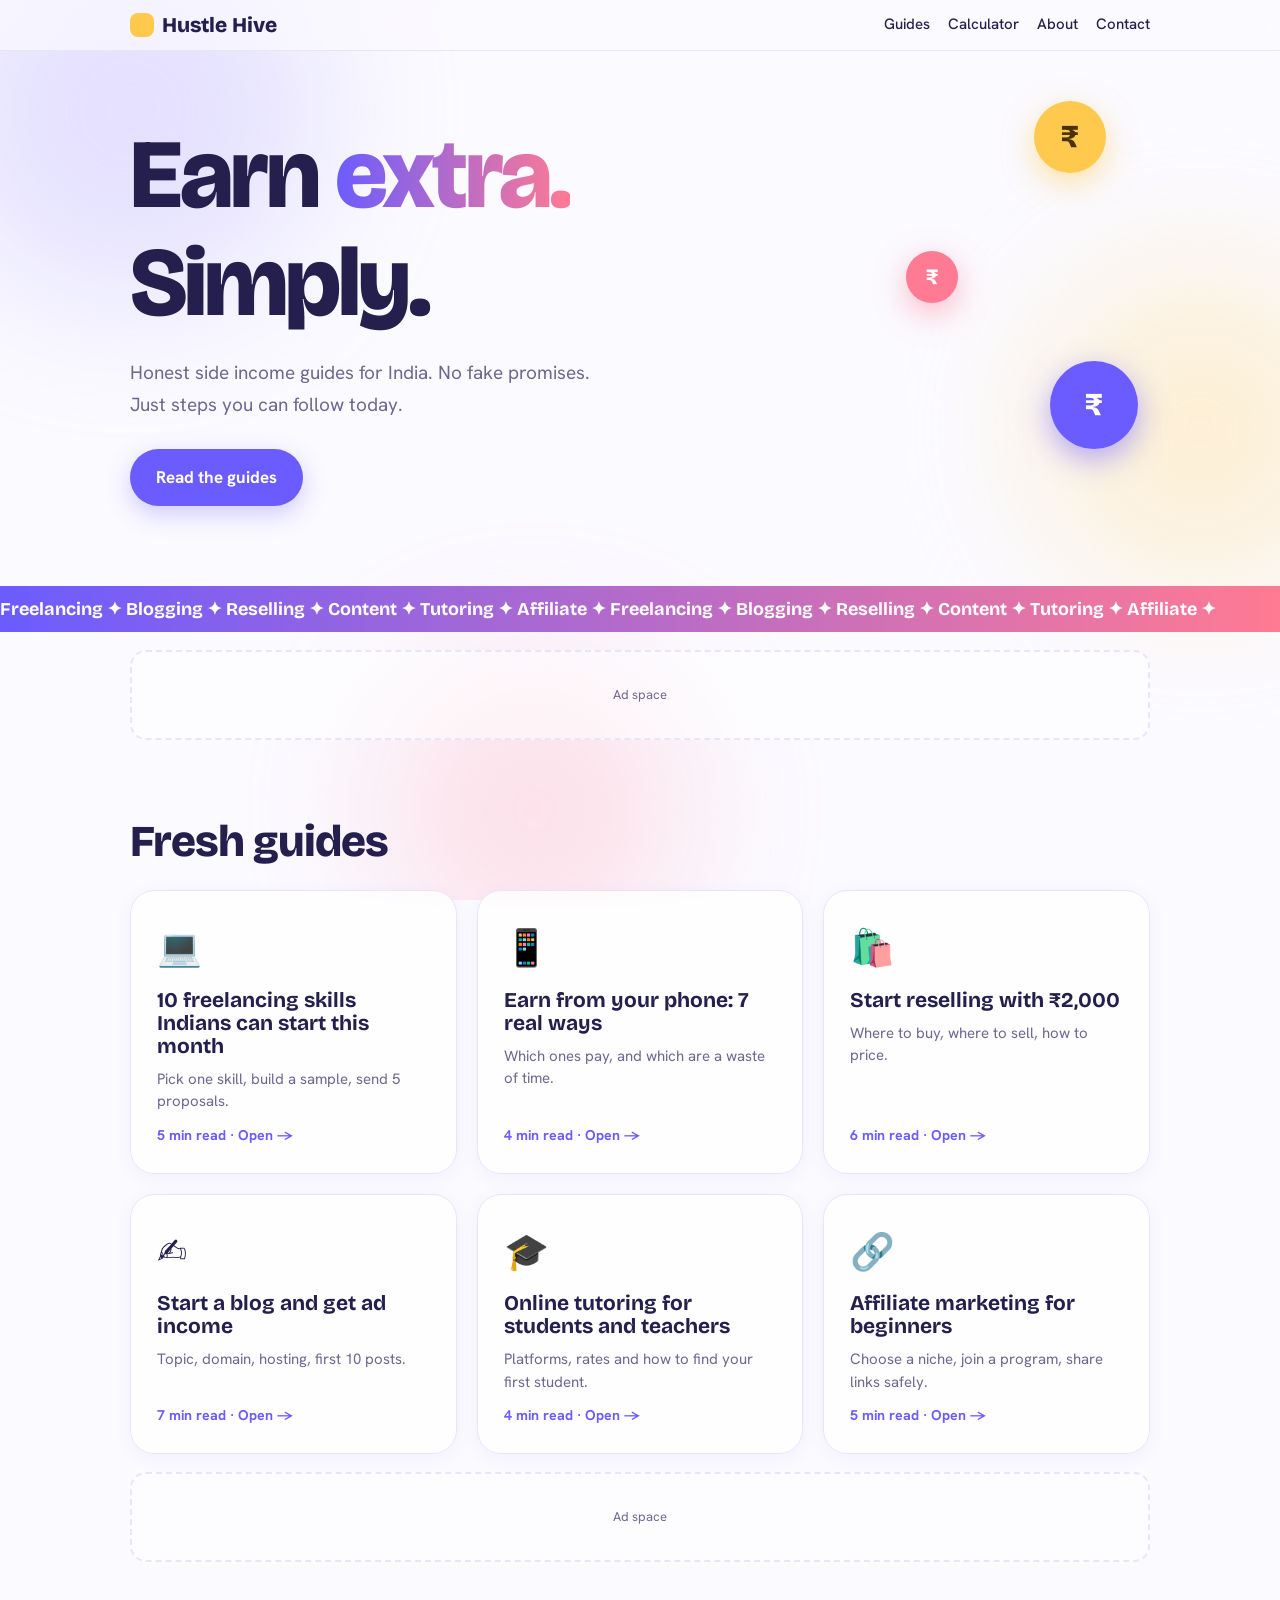
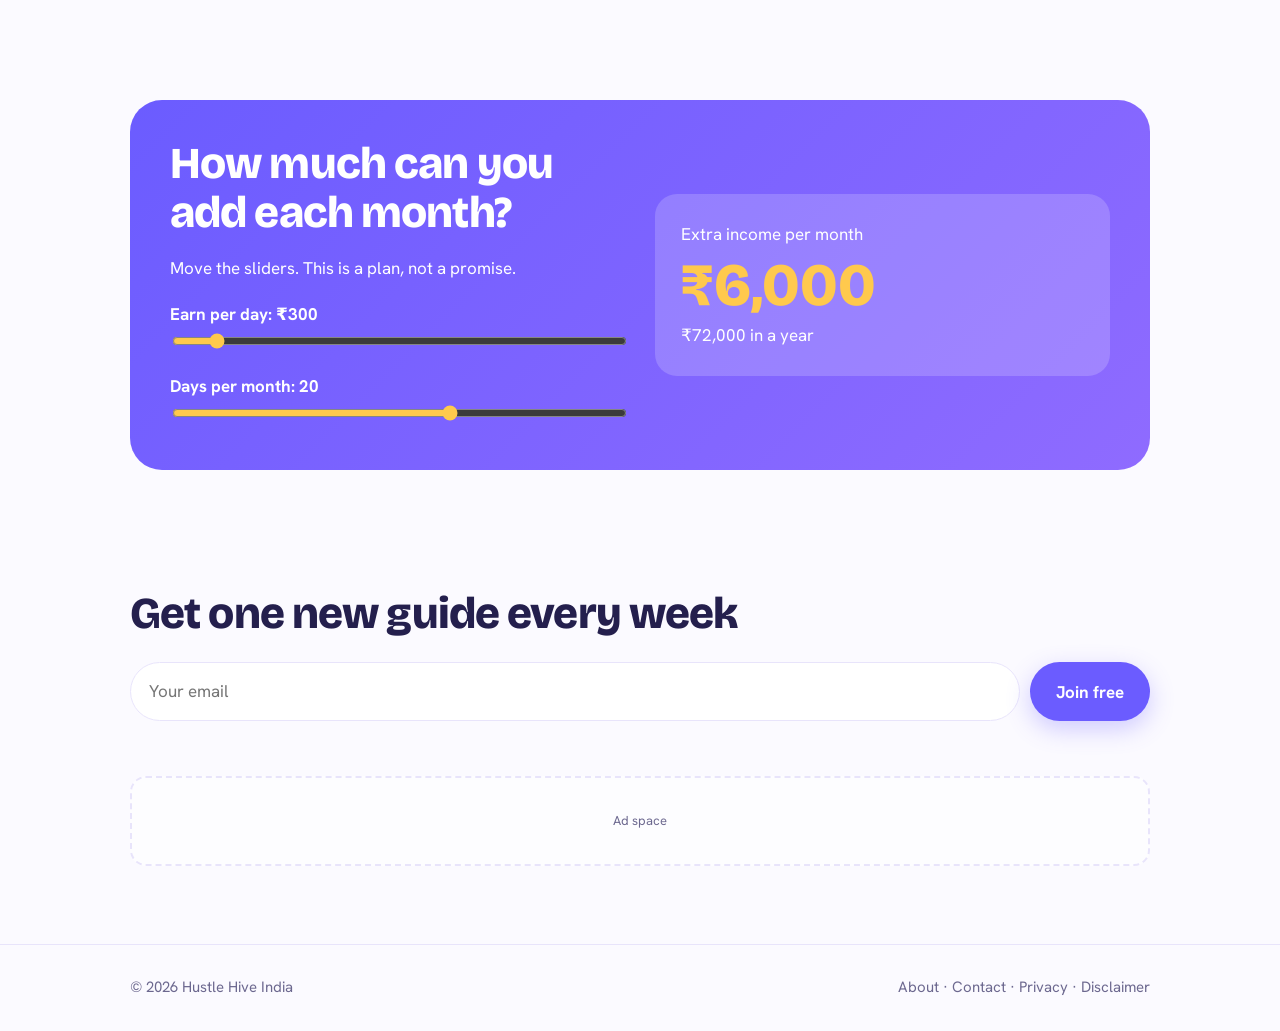
==== index.html @ d76a10fc "Add files via upload" ====
<!DOCTYPE html><html lang="en"><head><meta charset="utf-8"><meta name="viewport" content="width=device-width,initial-scale=1,viewport-fit=cover"><title>Hustle Hive India – Side income ideas for India</title><meta name="description" content="Simple, honest guides to side income, freelancing and online earning for Indians."><link rel="icon" href="data:image/svg+xml,%3Csvg xmlns='http://www.w3.org/2000/svg' viewBox='0 0 100 100'%3E%3Ctext y='.9em' font-size='90'%3E🪙%3C/text%3E%3C/svg%3E"><link href="https://fonts.googleapis.com/css2?family=Bricolage+Grotesque:wght@600;800&family=Hanken+Grotesk:wght@400;500;700&display=swap" rel="stylesheet"><link rel="stylesheet" href="style.css">
<!-- MONETAG: paste your site-wide Monetag script here (inside head) if they give you one -->
</head><body><div class="bg" aria-hidden="true"><i></i><i></i><i></i></div>
<header class="nav"><div class="w"><a class="logo" href="index.html"><b></b>Hustle Hive</a><nav><a href="index.html#posts">Guides</a><a href="index.html#calc">Calculator</a><a href="about.html">About</a><a href="contact.html">Contact</a></nav></div></header>
<main><div class="w hero"><h1><span>Earn</span> <span>extra.</span> <span>Simply.</span></h1><p>Honest side income guides for India. No fake promises. Just steps you can follow today.</p><a class="btn" href="#posts">Read the guides</a><div class="coin c1" aria-hidden="true">₹</div><div class="coin c2" aria-hidden="true">₹</div><div class="coin c3" aria-hidden="true">₹</div></div>
<div class="tape" aria-hidden="true"><div>Freelancing ✦ Blogging ✦ Reselling ✦ Content ✦ Tutoring ✦ Affiliate ✦ Freelancing ✦ Blogging ✦ Reselling ✦ Content ✦ Tutoring ✦ Affiliate ✦ </div></div>
<div class="w"><!-- AD SLOT 1: paste Monetag banner / zone code inside this box -->
<div class="ad" id="ad1">Ad space</div>
<section id="posts"><h2>Fresh guides</h2><div class="grid"><a class="post rv" href="freelancing-skills.html"><span class="e">💻</span><h3>10 freelancing skills Indians can start this month</h3><p>Pick one skill, build a sample, send 5 proposals.</p><small>5 min read · Open →</small></a><a class="post rv" href="earn-from-phone.html"><span class="e">📱</span><h3>Earn from your phone: 7 real ways</h3><p>Which ones pay, and which are a waste of time.</p><small>4 min read · Open →</small></a><a class="post rv" href="reselling-2000.html"><span class="e">🛍️</span><h3>Start reselling with ₹2,000</h3><p>Where to buy, where to sell, how to price.</p><small>6 min read · Open →</small></a><a class="post rv" href="start-a-blog.html"><span class="e">✍️</span><h3>Start a blog and get ad income</h3><p>Topic, domain, hosting, first 10 posts.</p><small>7 min read · Open →</small></a><a class="post rv" href="online-tutoring.html"><span class="e">🎓</span><h3>Online tutoring for students and teachers</h3><p>Platforms, rates and how to find your first student.</p><small>4 min read · Open →</small></a><a class="post rv" href="affiliate-marketing.html"><span class="e">🔗</span><h3>Affiliate marketing for beginners</h3><p>Choose a niche, join a program, share links safely.</p><small>5 min read · Open →</small></a></div><!-- AD SLOT 2: paste Monetag banner / zone code inside this box -->
<div class="ad" id="ad2">Ad space</div></section>
<section id="calc"><div class="calc rv"><div><h2>How much can you add each month?</h2><p>Move the sliders. This is a plan, not a promise.</p><label>Earn per day: ₹<span id="v1">300</span></label><input id="s1" type="range" min="50" max="3000" step="50" value="300" aria-label="Earn per day"><label>Days per month: <span id="v2">20</span></label><input id="s2" type="range" min="4" max="30" value="20" aria-label="Days per month"></div><div class="out"><p>Extra income per month</p><b id="tot">₹6,000</b><p id="yr">₹72,000 in a year</p></div></div></section>
<section><h2>Get one new guide every week</h2><form id="f"><input type="email" required placeholder="Your email" aria-label="Email"><button class="btn">Join free</button></form><div id="ok" role="status"></div><!-- AD SLOT 3: paste Monetag banner / zone code inside this box -->
<div class="ad" id="ad3">Ad space</div></section></div></main><footer><div class="w"><span>© 2026 Hustle Hive India</span><span><a href="about.html">About</a> · <a href="contact.html">Contact</a> · <a href="privacy.html">Privacy</a> · <a href="disclaimer.html">Disclaimer</a></span></div></footer><script src="app.js"></script></body></html>
---- style.css ----
:root{--bg:#fbfaff;--ink:#241f4d;--mut:#6c688f;--card:rgba(255,255,255,.75);--line:#e8e4fb;--a:#6b5cff;--b:#ffc94d;--c:#ff7a93;box-sizing:border-box;padding-top:env(safe-area-inset-top,0px);padding-bottom:env(safe-area-inset-bottom,0px)}
html{scroll-behavior:smooth;scroll-padding-top:80px}*,*:before,*:after{box-sizing:border-box}
body{margin:0;background:var(--bg);color:var(--ink);font:400 17px/1.7 'Hanken Grotesk',system-ui,sans-serif;overflow-x:hidden}
h1,h2,h3{font-family:'Bricolage Grotesque',system-ui,sans-serif;line-height:1.1;margin:0}a{color:inherit;text-decoration:none}
:focus-visible{outline:3px solid var(--b);outline-offset:3px}.w{max-width:1060px;margin:0 auto;padding:0 20px}
.bg{position:fixed;inset:0;z-index:-1;overflow:hidden}.bg i{position:absolute;border-radius:50%;filter:blur(70px);opacity:.45;animation:drift 18s ease-in-out infinite}
.bg i:nth-child(1){width:380px;height:380px;background:#c9c2ff;top:-80px;left:-60px}.bg i:nth-child(2){width:320px;height:320px;background:#ffe3a3;top:30%;right:-80px;animation-delay:-6s}.bg i:nth-child(3){width:300px;height:300px;background:#ffc2cf;bottom:-60px;left:30%;animation-delay:-11s}
@keyframes drift{50%{transform:translate(50px,40px) scale(1.1)}}
.nav{position:sticky;top:0;z-index:5;backdrop-filter:blur(14px);background:rgba(251,250,255,.7);border-bottom:1px solid var(--line);padding-top:env(safe-area-inset-top,0px)}
.nav .w{display:flex;justify-content:space-between;align-items:center;padding-top:12px;padding-bottom:12px}
.nav nav{display:flex;gap:18px;font-weight:500;font-size:15px}.nav nav a:hover{color:var(--a)}
.logo{font:800 21px 'Bricolage Grotesque';display:flex;gap:8px;align-items:center}.logo b{width:24px;height:24px;background:var(--b);border-radius:8px;display:inline-block;animation:spin 8s linear infinite}
@keyframes spin{to{transform:rotate(360deg)}}
.hero{position:relative;padding:70px 20px 80px;min-height:460px}.hero h1{font-size:clamp(44px,9vw,98px);font-weight:800;letter-spacing:-.03em;max-width:11ch}
.hero h1 span{display:inline-block;animation:rise .9s cubic-bezier(.2,.8,.2,1) both}.hero h1 span:nth-child(2){animation-delay:.12s;background:linear-gradient(90deg,var(--a),var(--c));-webkit-background-clip:text;background-clip:text;color:transparent}.hero h1 span:nth-child(3){animation-delay:.24s}
@keyframes rise{from{transform:translateY(60%) rotate(4deg);opacity:0}}
.hero p{max-width:42ch;color:var(--mut);font-size:19px;margin:20px 0 28px}
.btn{display:inline-block;background:var(--a);color:#fff;font-weight:700;padding:14px 26px;border-radius:99px;transition:transform .2s,box-shadow .2s;box-shadow:0 8px 24px rgba(107,92,255,.3)}.btn:hover{transform:translateY(-3px);box-shadow:0 14px 30px rgba(107,92,255,.4)}
.coin{position:absolute;right:6%;width:72px;height:72px;border-radius:50%;background:var(--b);color:#4a3200;font:800 32px/72px 'Bricolage Grotesque';text-align:center;box-shadow:0 10px 30px rgba(255,201,77,.5);animation:fl 5s ease-in-out infinite}
.c1{top:50px}.c2{top:200px;right:20%;width:52px;height:52px;line-height:52px;font-size:22px;background:var(--c);color:#fff;animation-delay:-2s;box-shadow:0 10px 30px rgba(255,122,147,.5)}.c3{top:310px;right:3%;width:88px;height:88px;line-height:88px;background:var(--a);color:#fff;animation-delay:-3.5s;box-shadow:0 10px 30px rgba(107,92,255,.5)}
@keyframes fl{50%{transform:translateY(-24px) rotate(12deg)}}@media(max-width:700px){.coin{opacity:.3}}
.tape{background:linear-gradient(90deg,var(--a),var(--c));color:#fff;overflow:hidden;white-space:nowrap;padding:12px 0;font:700 18px 'Bricolage Grotesque'}.tape div{display:inline-block;animation:tape 30s linear infinite}@keyframes tape{to{transform:translateX(-50%)}}
section{padding:60px 0}h2{font-size:clamp(28px,5vw,44px);font-weight:800;margin-bottom:24px;letter-spacing:-.02em}
.grid{display:grid;grid-template-columns:repeat(auto-fill,minmax(290px,1fr));gap:20px}
.post{background:var(--card);backdrop-filter:blur(8px);border:1px solid var(--line);border-radius:24px;padding:26px;display:flex;flex-direction:column;gap:10px;transition:transform .25s,box-shadow .25s;box-shadow:0 4px 18px rgba(107,92,255,.06);cursor:pointer}
.post:hover{transform:translateY(-8px);box-shadow:0 18px 40px rgba(107,92,255,.18)}.post .e{font-size:36px}.post h3{font-size:21px}.post p{margin:0;color:var(--mut);font-size:15px;line-height:1.5}.post small{margin-top:auto;color:var(--a);font-weight:700}
.calc{background:linear-gradient(135deg,var(--a),#8f6bff);color:#fff;border-radius:32px;padding:40px;display:grid;gap:30px;grid-template-columns:1fr 1fr}@media(max-width:760px){.calc{grid-template-columns:1fr;padding:26px}}
.calc h2{margin:0 0 10px}.calc label{display:block;font-weight:700;margin-top:14px}.calc input{width:100%;accent-color:var(--b)}.out{background:rgba(255,255,255,.18);border-radius:22px;padding:26px;align-self:center}.out p{margin:0}.out b{display:block;font:800 clamp(38px,7vw,60px) 'Bricolage Grotesque';color:var(--b)}
.ad{border:2px dashed var(--line);border-radius:16px;min-height:90px;display:grid;place-items:center;color:var(--mut);font-size:13px;margin:18px 0;background:rgba(255,255,255,.5)}
form{display:flex;gap:10px;flex-wrap:wrap}form input{flex:1;min-width:220px;padding:14px 18px;border-radius:99px;border:1px solid var(--line);background:#fff;color:var(--ink);font:inherit}form button{border:0;cursor:pointer;font:700 17px 'Hanken Grotesk'}#ok{color:var(--a);font-weight:700;margin-top:10px;min-height:1.6em}
.art{max-width:760px;padding-top:40px;padding-bottom:50px}.art h1{font-size:clamp(32px,6vw,52px);font-weight:800;margin:10px 0}.art h2{font-size:26px;margin:34px 0 8px}.art p{margin:0 0 10px}.back{color:var(--a);font-weight:700}.big{font-size:56px;margin-top:20px}.meta{color:var(--mut)}.note{background:#fff;border:1px solid var(--line);border-radius:14px;padding:12px 16px;color:var(--mut);font-size:15px;margin-top:30px}
.more{display:grid;gap:10px}.more a{background:#fff;border:1px solid var(--line);border-radius:14px;padding:12px 16px;transition:.2s}.more a:hover{border-color:var(--a);transform:translateX(6px)}
footer{border-top:1px solid var(--line);padding:30px 0;color:var(--mut);font-size:15px}footer .w{display:flex;justify-content:space-between;flex-wrap:wrap;gap:12px}
.rv{opacity:0;transform:translateY(24px);transition:opacity .7s,transform .7s}.rv.in{opacity:1;transform:none}
@media(prefers-reduced-motion:reduce){*{animation:none!important;transition:none!important}.rv{opacity:1;transform:none}}
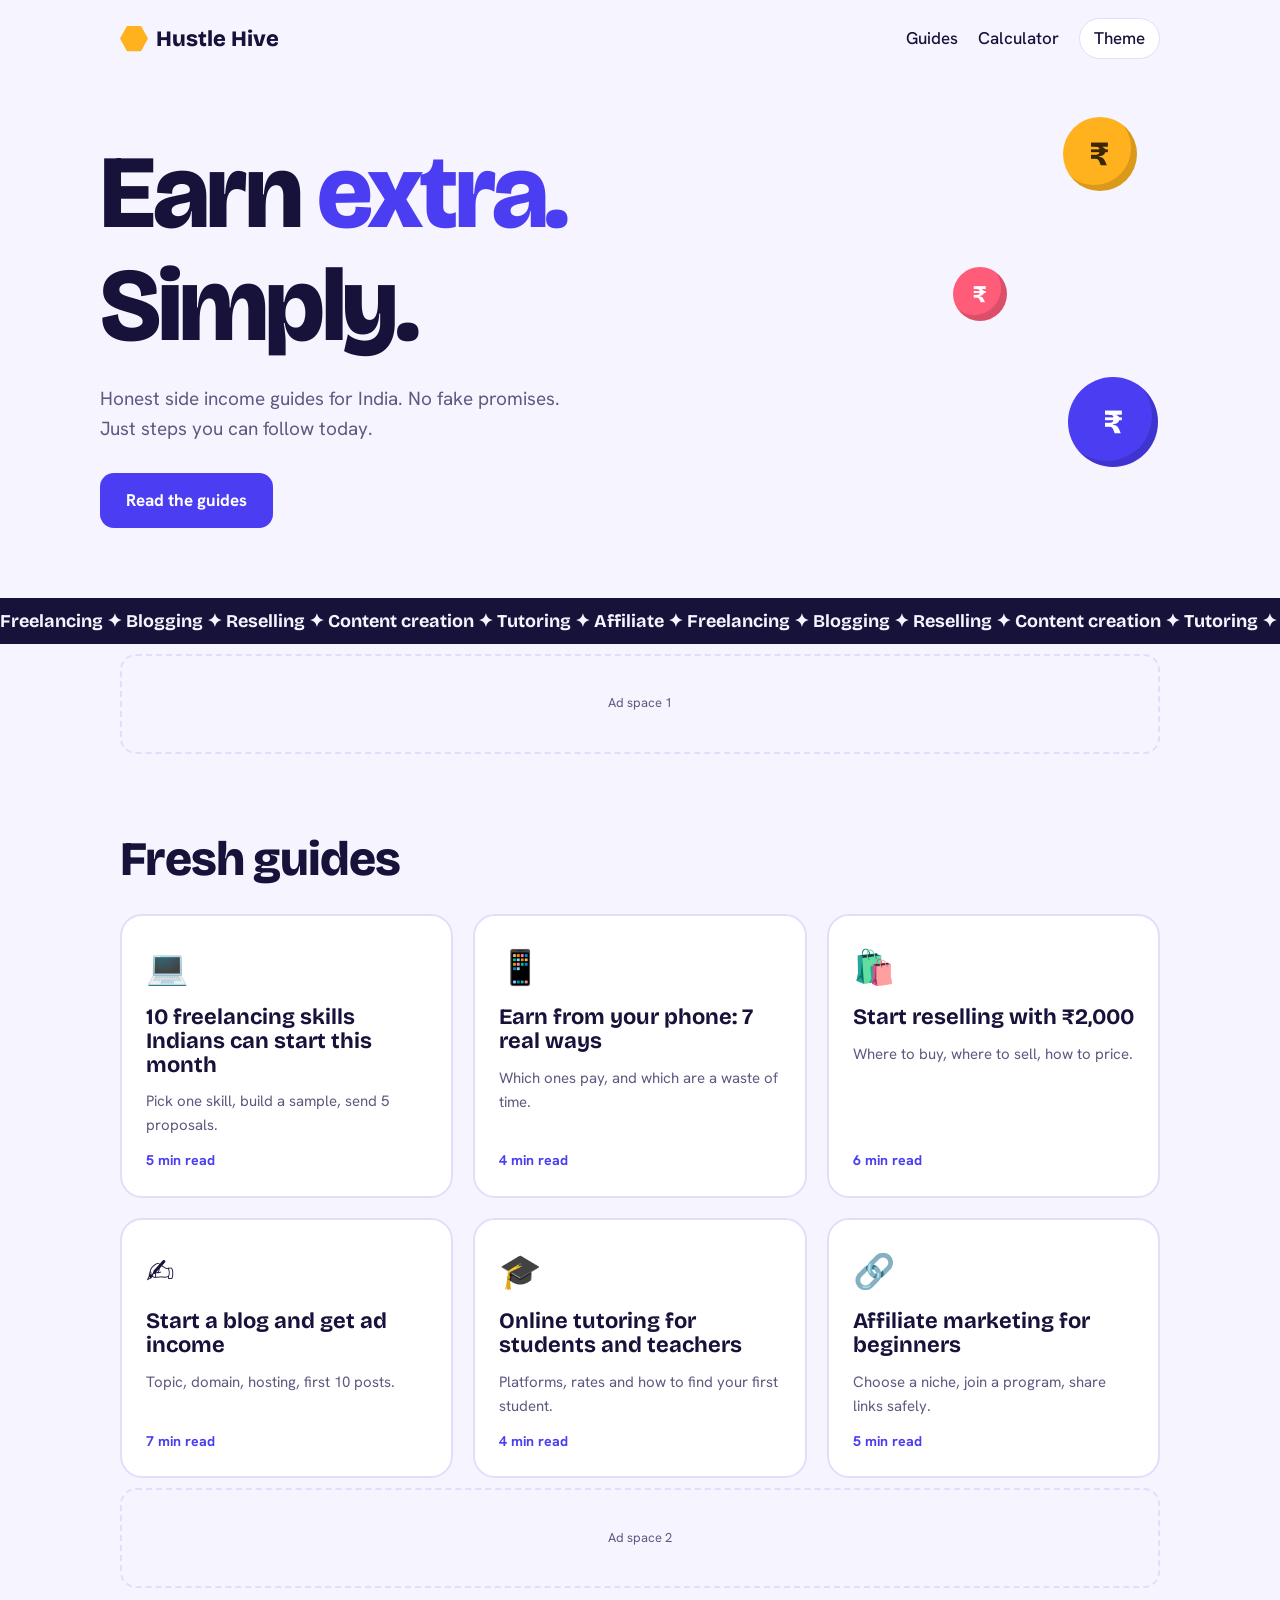
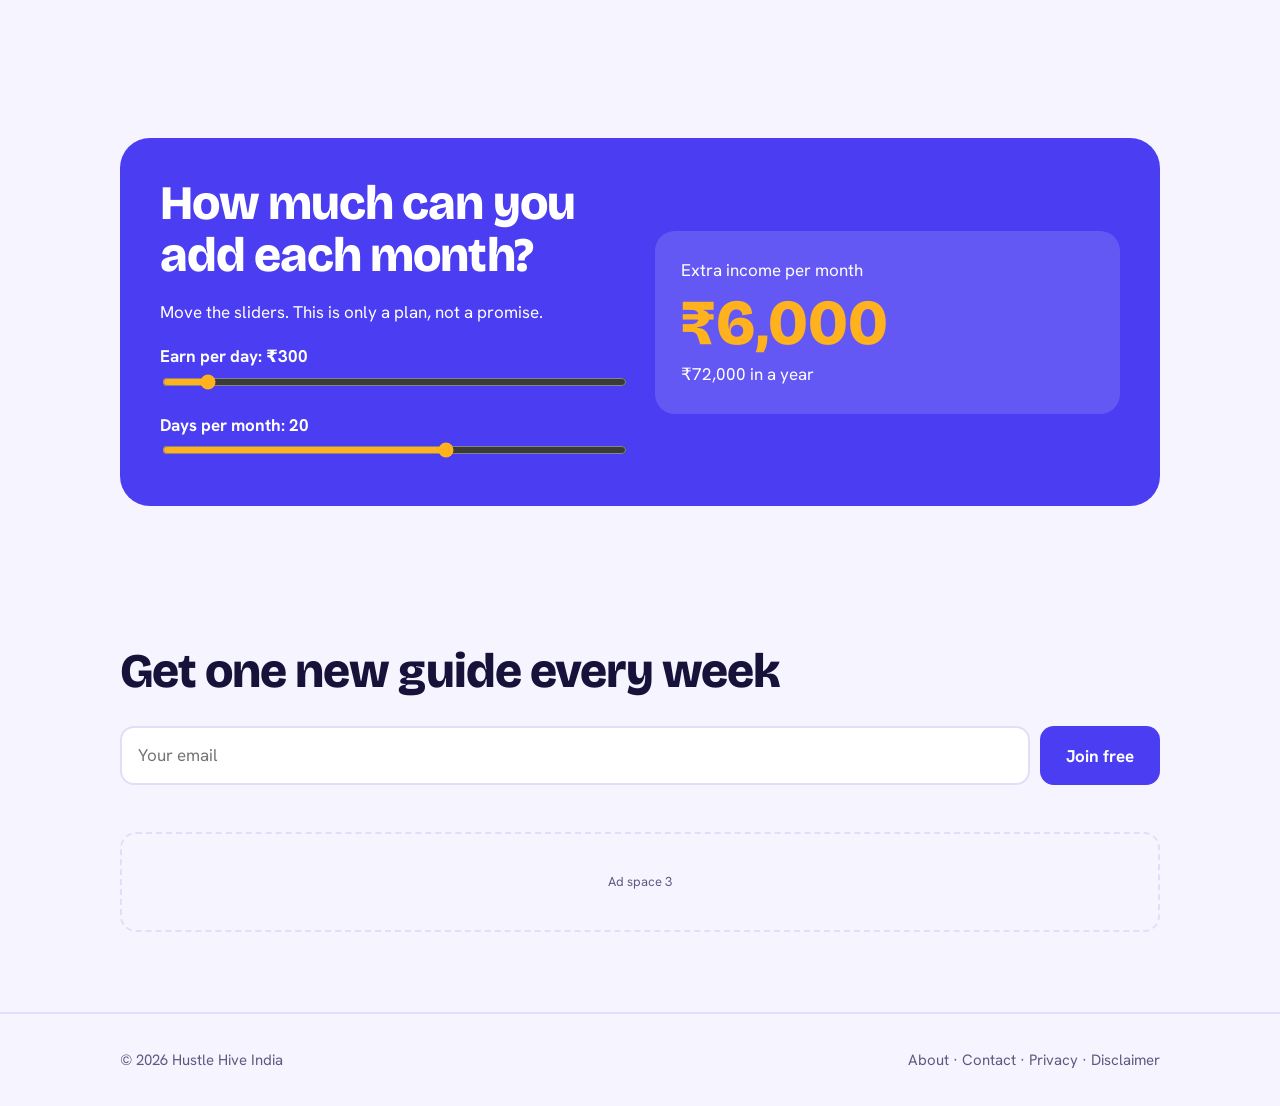
==== commit 66f734ef: "Update index.html" ====
--- a/index.html
+++ b/index.html
@@ -1,13 +1,130 @@
-<!DOCTYPE html><html lang="en"><head><meta charset="utf-8"><meta name="viewport" content="width=device-width,initial-scale=1,viewport-fit=cover"><title>Hustle Hive India – Side income ideas for India</title><meta name="description" content="Simple, honest guides to side income, freelancing and online earning for Indians."><link rel="icon" href="data:image/svg+xml,%3Csvg xmlns='http://www.w3.org/2000/svg' viewBox='0 0 100 100'%3E%3Ctext y='.9em' font-size='90'%3E🪙%3C/text%3E%3C/svg%3E"><link href="https://fonts.googleapis.com/css2?family=Bricolage+Grotesque:wght@600;800&family=Hanken+Grotesk:wght@400;500;700&display=swap" rel="stylesheet"><link rel="stylesheet" href="style.css">
-<!-- MONETAG: paste your site-wide Monetag script here (inside head) if they give you one -->
-</head><body><div class="bg" aria-hidden="true"><i></i><i></i><i></i></div>
-<header class="nav"><div class="w"><a class="logo" href="index.html"><b></b>Hustle Hive</a><nav><a href="index.html#posts">Guides</a><a href="index.html#calc">Calculator</a><a href="about.html">About</a><a href="contact.html">Contact</a></nav></div></header>
-<main><div class="w hero"><h1><span>Earn</span> <span>extra.</span> <span>Simply.</span></h1><p>Honest side income guides for India. No fake promises. Just steps you can follow today.</p><a class="btn" href="#posts">Read the guides</a><div class="coin c1" aria-hidden="true">₹</div><div class="coin c2" aria-hidden="true">₹</div><div class="coin c3" aria-hidden="true">₹</div></div>
-<div class="tape" aria-hidden="true"><div>Freelancing ✦ Blogging ✦ Reselling ✦ Content ✦ Tutoring ✦ Affiliate ✦ Freelancing ✦ Blogging ✦ Reselling ✦ Content ✦ Tutoring ✦ Affiliate ✦ </div></div>
-<div class="w"><!-- AD SLOT 1: paste Monetag banner / zone code inside this box -->
-<div class="ad" id="ad1">Ad space</div>
-<section id="posts"><h2>Fresh guides</h2><div class="grid"><a class="post rv" href="freelancing-skills.html"><span class="e">💻</span><h3>10 freelancing skills Indians can start this month</h3><p>Pick one skill, build a sample, send 5 proposals.</p><small>5 min read · Open →</small></a><a class="post rv" href="earn-from-phone.html"><span class="e">📱</span><h3>Earn from your phone: 7 real ways</h3><p>Which ones pay, and which are a waste of time.</p><small>4 min read · Open →</small></a><a class="post rv" href="reselling-2000.html"><span class="e">🛍️</span><h3>Start reselling with ₹2,000</h3><p>Where to buy, where to sell, how to price.</p><small>6 min read · Open →</small></a><a class="post rv" href="start-a-blog.html"><span class="e">✍️</span><h3>Start a blog and get ad income</h3><p>Topic, domain, hosting, first 10 posts.</p><small>7 min read · Open →</small></a><a class="post rv" href="online-tutoring.html"><span class="e">🎓</span><h3>Online tutoring for students and teachers</h3><p>Platforms, rates and how to find your first student.</p><small>4 min read · Open →</small></a><a class="post rv" href="affiliate-marketing.html"><span class="e">🔗</span><h3>Affiliate marketing for beginners</h3><p>Choose a niche, join a program, share links safely.</p><small>5 min read · Open →</small></a></div><!-- AD SLOT 2: paste Monetag banner / zone code inside this box -->
-<div class="ad" id="ad2">Ad space</div></section>
-<section id="calc"><div class="calc rv"><div><h2>How much can you add each month?</h2><p>Move the sliders. This is a plan, not a promise.</p><label>Earn per day: ₹<span id="v1">300</span></label><input id="s1" type="range" min="50" max="3000" step="50" value="300" aria-label="Earn per day"><label>Days per month: <span id="v2">20</span></label><input id="s2" type="range" min="4" max="30" value="20" aria-label="Days per month"></div><div class="out"><p>Extra income per month</p><b id="tot">₹6,000</b><p id="yr">₹72,000 in a year</p></div></div></section>
-<section><h2>Get one new guide every week</h2><form id="f"><input type="email" required placeholder="Your email" aria-label="Email"><button class="btn">Join free</button></form><div id="ok" role="status"></div><!-- AD SLOT 3: paste Monetag banner / zone code inside this box -->
-<div class="ad" id="ad3">Ad space</div></section></div></main><footer><div class="w"><span>© 2026 Hustle Hive India</span><span><a href="about.html">About</a> · <a href="contact.html">Contact</a> · <a href="privacy.html">Privacy</a> · <a href="disclaimer.html">Disclaimer</a></span></div></footer><script src="app.js"></script></body></html>+<!DOCTYPE html>
+<html lang="en">
+<head>
+<meta charset="utf-8">
+<meta name="viewport" content="width=device-width, initial-scale=1, viewport-fit=cover">
+<title>Hustle Hive India – Side income ideas that work in India</title>
+<meta name="description" content="Simple, honest guides to side income, freelancing and online earning for Indians.">
+<link href="https://fonts.googleapis.com/css2?family=Bricolage+Grotesque:wght@600;800&family=Hanken+Grotesk:wght@400;500;700&display=swap" rel="stylesheet">
+<style>
+:root{--bg:#f6f4ff;--ink:#16123a;--mut:#5d5a80;--card:#fff;--line:#e2defa;--a:#4b3df2;--b:#ffb21e;--c:#ff5c7a;box-sizing:border-box;padding-top:env(safe-area-inset-top,0px);padding-bottom:env(safe-area-inset-bottom,0px)}
+@media(prefers-color-scheme:dark){:root:not([data-theme="light"]){--bg:#0e0b26;--ink:#f1efff;--mut:#a9a5d6;--card:#181438;--line:#2c2660;--a:#8d82ff}}
+:root[data-theme="dark"]{--bg:#0e0b26;--ink:#f1efff;--mut:#a9a5d6;--card:#181438;--line:#2c2660;--a:#8d82ff}
+html{scroll-padding-top:env(safe-area-inset-top,0px);scroll-behavior:smooth}
+*,*:before,*:after{box-sizing:border-box}
+body{margin:0;background:var(--bg);color:var(--ink);font:400 17px/1.6 'Hanken Grotesk',system-ui,sans-serif;overflow-x:hidden}
+h1,h2,h3{font-family:'Bricolage Grotesque',system-ui,sans-serif;line-height:1.08;margin:0}
+a{color:inherit;text-decoration:none}
+:focus-visible{outline:3px solid var(--b);outline-offset:3px}
+.w{max-width:1080px;margin:0 auto;padding:0 20px}
+nav{display:flex;justify-content:space-between;align-items:center;padding:18px 0}
+.logo{font:800 22px 'Bricolage Grotesque';display:flex;gap:8px;align-items:center}
+.logo i{width:28px;height:28px;background:var(--b);clip-path:polygon(25% 5%,75% 5%,100% 50%,75% 95%,25% 95%,0 50%);display:inline-block;animation:spin 9s linear infinite}
+@keyframes spin{to{transform:rotate(360deg)}}
+nav div{display:flex;gap:20px;align-items:center;font-weight:500}
+nav button{border:1px solid var(--line);background:var(--card);color:var(--ink);border-radius:99px;padding:6px 14px;font:inherit;cursor:pointer}
+.hero{position:relative;padding:60px 0 70px;min-height:480px}
+.hero h1{font-size:clamp(44px,9vw,104px);font-weight:800;letter-spacing:-.03em;max-width:11ch}
+.hero h1 span{display:inline-block;animation:rise .9s cubic-bezier(.2,.8,.2,1) both}
+.hero h1 span:nth-child(2){animation-delay:.12s;color:var(--a)}
+.hero h1 span:nth-child(3){animation-delay:.24s}
+@keyframes rise{from{transform:translateY(60%) rotate(4deg);opacity:0}}
+.hero p{max-width:42ch;color:var(--mut);font-size:19px;margin:22px 0 28px}
+.btn{display:inline-block;background:var(--a);color:#fff;font-weight:700;padding:14px 26px;border-radius:14px;transition:transform .2s,box-shadow .2s}
+.btn:hover{transform:translateY(-3px) rotate(-1deg);box-shadow:0 10px 0 var(--ink)}
+.coin{position:absolute;right:4%;width:74px;height:74px;border-radius:50%;background:var(--b);color:#3a2600;font:800 34px/74px 'Bricolage Grotesque';text-align:center;box-shadow:inset -6px -6px 0 rgba(0,0,0,.14);animation:fl 5s ease-in-out infinite}
+.coin.c1{top:40px}.coin.c2{top:190px;right:16%;width:54px;height:54px;line-height:54px;font-size:24px;background:var(--c);color:#fff;animation-delay:-2s}.coin.c3{top:300px;right:2%;width:90px;height:90px;line-height:90px;background:var(--a);color:#fff;animation-delay:-3.5s}
+@keyframes fl{50%{transform:translateY(-26px) rotate(14deg)}}
+@media(max-width:700px){.coin{opacity:.25}}
+.tape{background:var(--ink);color:var(--bg);overflow:hidden;white-space:nowrap;padding:12px 0;font:700 18px 'Bricolage Grotesque'}
+.tape div{display:inline-block;animation:tape 28s linear infinite}
+@keyframes tape{to{transform:translateX(-50%)}}
+section{padding:70px 0}
+h2{font-size:clamp(30px,5vw,48px);font-weight:800;margin-bottom:28px;letter-spacing:-.02em}
+.grid{display:grid;grid-template-columns:repeat(auto-fill,minmax(290px,1fr));gap:20px}
+.post{background:var(--card);border:2px solid var(--line);border-radius:22px;padding:24px;display:flex;flex-direction:column;gap:12px;transition:transform .25s,border-color .25s}
+.post:hover{transform:translateY(-6px);border-color:var(--a)}
+.post .e{font-size:34px}
+.post h3{font-size:22px}
+.post p{margin:0;color:var(--mut);font-size:15px}
+.post small{margin-top:auto;color:var(--a);font-weight:700}
+.calc{background:var(--a);color:#fff;border-radius:30px;padding:40px;display:grid;gap:30px;grid-template-columns:1fr 1fr}
+@media(max-width:760px){.calc{grid-template-columns:1fr;padding:26px}}
+.calc h2{margin:0 0 10px}
+.calc label{display:block;font-weight:700;margin-top:14px}
+.calc input{width:100%;accent-color:var(--b)}
+.out{background:rgba(255,255,255,.14);border-radius:20px;padding:26px;align-self:center}
+.out b{display:block;font:800 clamp(38px,7vw,64px) 'Bricolage Grotesque';color:var(--b);transition:transform .2s}
+.ad{border:2px dashed var(--line);border-radius:16px;min-height:100px;display:grid;place-items:center;color:var(--mut);font-size:13px;margin:10px 0}
+form{display:flex;gap:10px;flex-wrap:wrap}
+form input{flex:1;min-width:220px;padding:14px 16px;border-radius:14px;border:2px solid var(--line);background:var(--card);color:var(--ink);font:inherit}
+form button{border:0;cursor:pointer;font:700 17px 'Hanken Grotesk'}
+#ok{color:var(--a);font-weight:700;margin-top:10px;min-height:1.6em}
+footer{border-top:2px solid var(--line);padding:34px 0;color:var(--mut);font-size:15px}
+footer .w{display:flex;justify-content:space-between;flex-wrap:wrap;gap:12px}
+.rv{opacity:0;transform:translateY(24px);transition:.7s}.rv.in{opacity:1;transform:none}
+@media(prefers-reduced-motion:reduce){*{animation:none!important;transition:none!important}.rv{opacity:1;transform:none}}
+</style>
+</head>
+<body>
+<div class="w"><nav><a class="logo" href="#"><i></i>Hustle Hive</a><div><a href="#posts">Guides</a><a href="#calc">Calculator</a><button id="th" aria-label="Switch light or dark">Theme</button></div></nav></div>
+
+<header class="w hero">
+<h1><span>Earn</span> <span>extra.</span> <span>Simply.</span></h1>
+<p>Honest side income guides for India. No fake promises. Just steps you can follow today.</p>
+<a class="btn" href="#posts">Read the guides</a>
+<div class="coin c1" aria-hidden="true">₹</div><div class="coin c2" aria-hidden="true">₹</div><div class="coin c3" aria-hidden="true">₹</div>
+</header>
+
+<div class="tape" aria-hidden="true"><div>Freelancing ✦ Blogging ✦ Reselling ✦ Content creation ✦ Tutoring ✦ Affiliate ✦ Freelancing ✦ Blogging ✦ Reselling ✦ Content creation ✦ Tutoring ✦ Affiliate ✦ </div></div>
+
+<div class="w">
+<!-- AD SLOT 1 (top banner): paste Monetag banner code here -->
+<div class="ad" id="ad1">Ad space 1</div>
+
+<section id="posts">
+<h2>Fresh guides</h2>
+<div class="grid">
+<a class="post rv" href="#"><span class="e">💻</span><h3>10 freelancing skills Indians can start this month</h3><p>Pick one skill, build a sample, send 5 proposals.</p><small>5 min read</small></a>
+<a class="post rv" href="#"><span class="e">📱</span><h3>Earn from your phone: 7 real ways</h3><p>Which ones pay, and which are a waste of time.</p><small>4 min read</small></a>
+<a class="post rv" href="#"><span class="e">🛍️</span><h3>Start reselling with ₹2,000</h3><p>Where to buy, where to sell, how to price.</p><small>6 min read</small></a>
+<a class="post rv" href="#"><span class="e">✍️</span><h3>Start a blog and get ad income</h3><p>Topic, domain, hosting, first 10 posts.</p><small>7 min read</small></a>
+<a class="post rv" href="#"><span class="e">🎓</span><h3>Online tutoring for students and teachers</h3><p>Platforms, rates and how to find your first student.</p><small>4 min read</small></a>
+<a class="post rv" href="#"><span class="e">🔗</span><h3>Affiliate marketing for beginners</h3><p>Choose a niche, join a program, share links safely.</p><small>5 min read</small></a>
+</div>
+<!-- AD SLOT 2 (between content): paste Monetag code here -->
+<div class="ad" id="ad2">Ad space 2</div>
+</section>
+
+<section id="calc">
+<div class="calc rv">
+<div><h2>How much can you add each month?</h2><p>Move the sliders. This is only a plan, not a promise.</p>
+<label>Earn per day: ₹<span id="v1">300</span></label><input id="s1" type="range" min="50" max="3000" step="50" value="300">
+<label>Days per month: <span id="v2">20</span></label><input id="s2" type="range" min="4" max="30" value="20"></div>
+<div class="out"><p style="margin:0">Extra income per month</p><b id="tot">₹6,000</b><p style="margin:0" id="yr">₹72,000 in a year</p></div>
+</div>
+</section>
+
+<section>
+<h2>Get one new guide every week</h2>
+<form id="f"><input type="email" required placeholder="Your email" aria-label="Email"><button class="btn">Join free</button></form>
+<div id="ok" role="status"></div>
+<!-- AD SLOT 3 (bottom): paste Monetag code here -->
+<div class="ad" id="ad3">Ad space 3</div>
+</section>
+</div>
+
+<footer><div class="w"><span>© 2026 Hustle Hive India</span><span><a href="#">About</a> · <a href="#">Contact</a> · <a href="#">Privacy</a> · <a href="#">Disclaimer</a></span></div></footer>
+
+<script>
+var $=function(i){return document.getElementById(i)};
+function fmt(n){return '₹'+n.toLocaleString('en-IN')}
+function calc(){var a=+$('s1').value,d=+$('s2').value,t=a*d;$('v1').textContent=a;$('v2').textContent=d;$('tot').textContent=fmt(t);$('yr').textContent=fmt(t*12)+' in a year'}
+$('s1').oninput=$('s2').oninput=calc;calc();
+$('f').onsubmit=function(e){e.preventDefault();$('ok').textContent='Thanks! You are on the list.';e.target.reset()};
+$('th').onclick=function(){var r=document.documentElement,d=r.getAttribute('data-theme')==='dark'||(!r.getAttribute('data-theme')&&matchMedia('(prefers-color-scheme:dark)').matches);r.setAttribute('data-theme',d?'light':'dark')};
+var io=new IntersectionObserver(function(es){es.forEach(function(e){if(e.isIntersecting){e.target.classList.add('in');io.unobserve(e.target)}})},{threshold:.15});
+document.querySelectorAll('.rv').forEach(function(x){io.observe(x)});
+</script>
+</body>
+</html>
